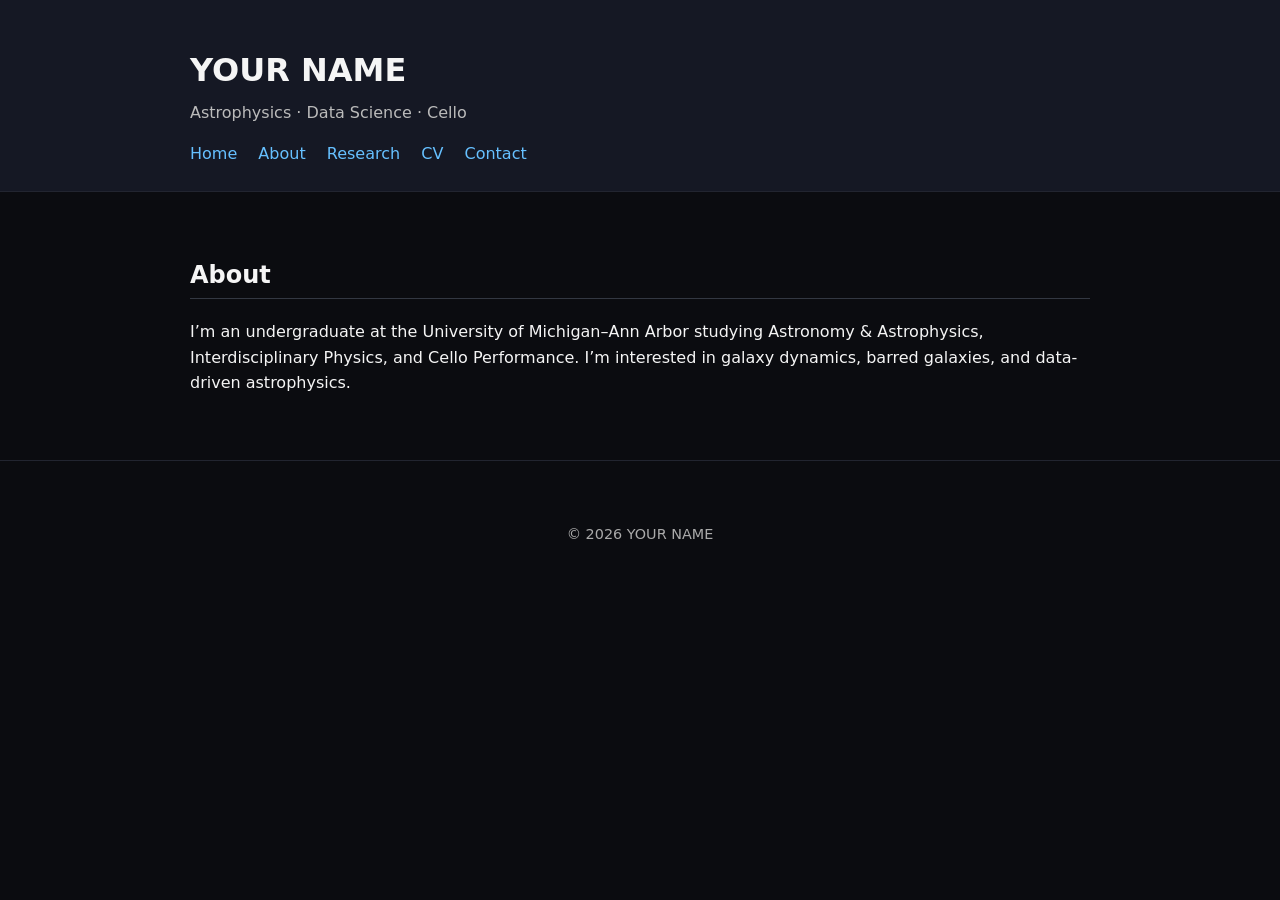
==== about.html @ 82dc75ac "Create about.html" ====
<!DOCTYPE html>
<html lang="en">
<head>
  <meta charset="UTF-8" />
  <title>About – YOUR NAME</title>
  <meta name="viewport" content="width=device-width, initial-scale=1" />
  <link rel="stylesheet" href="style.css" />
</head>
<body>
  <header class="site-header">
    <div class="container">
      <h1>YOUR NAME</h1>
      <p class="tagline">Astrophysics · Data Science · Cello</p>
      <nav class="nav">
        <a href="index.html">Home</a>
        <a href="about.html">About</a>
        <a href="research.html">Research</a>
        <a href="cv.html">CV</a>
        <a href="contact.html">Contact</a>
      </nav>
    </div>
  </header>

  <main class="container">
    <section>
      <h2>About</h2>
      <p>
        I’m an undergraduate at the University of Michigan–Ann Arbor studying
        Astronomy &amp; Astrophysics, Interdisciplinary Physics, and Cello Performance.
        I’m interested in galaxy dynamics, barred galaxies, and data-driven astrophysics.
      </p>
      <p>
        <!-- Add more detailed personal / academic background here -->
      </p>
    </section>
  </main>

  <footer class="site-footer">
    <div class="container">
      <p>&copy; <span id="year"></span> YOUR NAME</p>
    </div>
    <script>
      document.getElementById('year').textContent = new Date().getFullYear();
    </script>
  </footer>
</body>
</html>
---- style.css ----
/* Basic layout */
body {
  margin: 0;
  font-family: system-ui, -apple-system, BlinkMacSystemFont, "Segoe UI", sans-serif;
  line-height: 1.6;
  background: #0b0c10;
  color: #f5f5f5;
}

.container {
  max-width: 900px;
  margin: 0 auto;
  padding: 1.5rem;
}

/* Header */
.site-header {
  background: #151824;
  border-bottom: 1px solid #222530;
}

.site-header h1 {
  margin-bottom: 0.2rem;
  font-size: 2rem;
}

.tagline {
  margin-top: 0;
  color: #bbbbbb;
}

/* Navigation */
.nav {
  margin-top: 0.75rem;
}

.nav a {
  margin-right: 1rem;
  text-decoration: none;
  color: #66c0ff;
  font-weight: 500;
}

.nav a:hover {
  text-decoration: underline;
}

/* Sections */
main section {
  margin: 2.5rem 0;
}

h2 {
  border-bottom: 1px solid #333842;
  padding-bottom: 0.25rem;
}

h3 {
  margin-top: 1.5rem;
}

/* Links */
a {
  color: #66c0ff;
}

a:hover {
  text-decoration: underline;
}

/* Footer */
.site-footer {
  text-align: center;
  padding: 1.5rem 0 2rem;
  font-size: 0.9rem;
  color: #aaaaaa;
  border-top: 1px solid #222530;
}
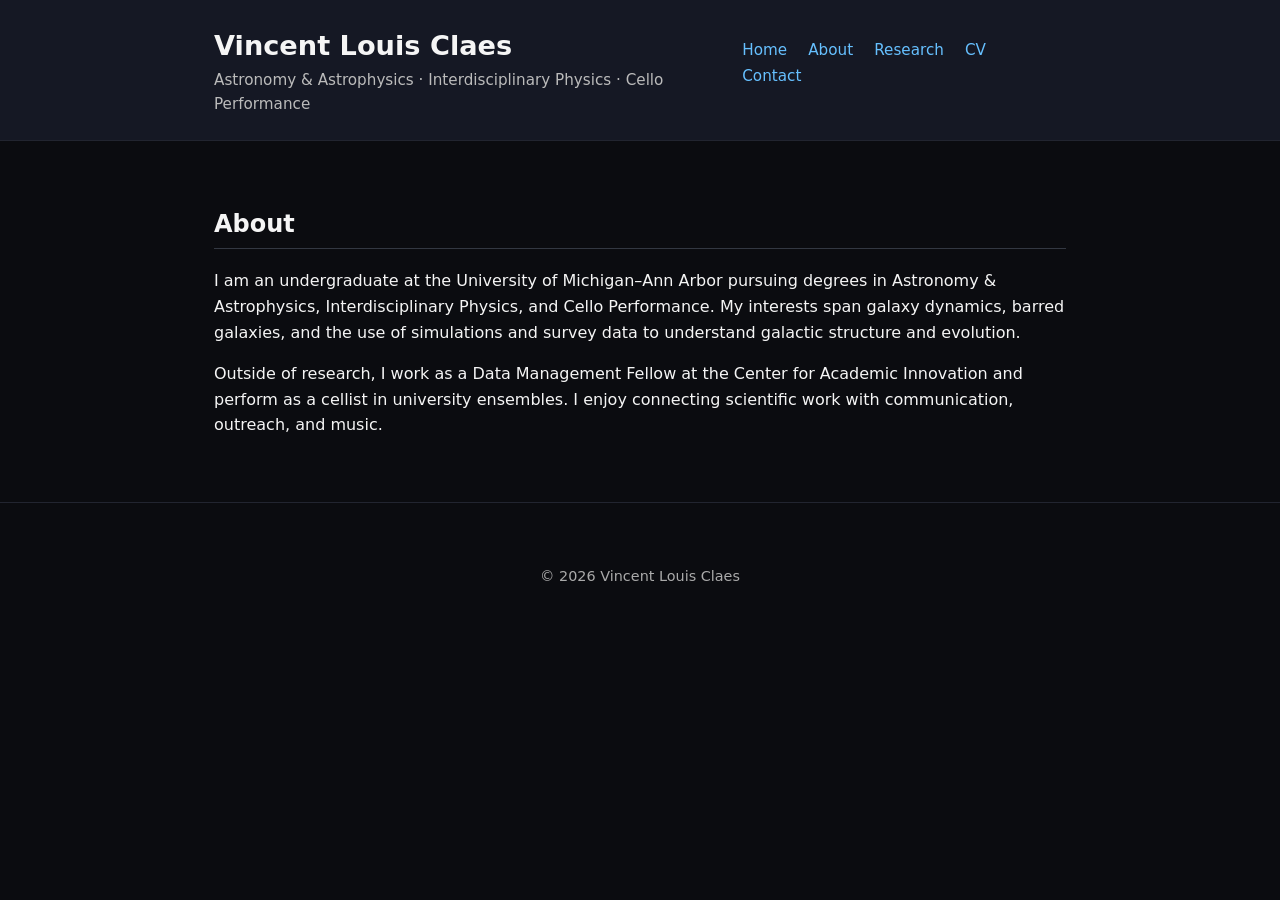
==== commit 5d4ec64e: "Update about.html" ====
--- a/about.html
+++ b/about.html
@@ -2,17 +2,20 @@
 <html lang="en">
 <head>
   <meta charset="UTF-8" />
-  <title>About – YOUR NAME</title>
+  <title>About – Vincent Louis Claes</title>
   <meta name="viewport" content="width=device-width, initial-scale=1" />
   <link rel="stylesheet" href="style.css" />
 </head>
 <body>
+
   <header class="site-header">
-    <div class="container">
-      <h1>YOUR NAME</h1>
-      <p class="tagline">Astrophysics · Data Science · Cello</p>
+    <div class="container site-header-inner">
+      <div>
+        <h1>Vincent Louis Claes</h1>
+        <p class="tagline">Astronomy &amp; Astrophysics · Interdisciplinary Physics · Cello Performance</p>
+      </div>
       <nav class="nav">
-        <a href="index.html">Home</a>
+        <a href="/">Home</a>
         <a href="about.html">About</a>
         <a href="research.html">Research</a>
         <a href="cv.html">CV</a>
@@ -25,23 +28,27 @@
     <section>
       <h2>About</h2>
       <p>
-        I’m an undergraduate at the University of Michigan–Ann Arbor studying
-        Astronomy &amp; Astrophysics, Interdisciplinary Physics, and Cello Performance.
-        I’m interested in galaxy dynamics, barred galaxies, and data-driven astrophysics.
+        I am an undergraduate at the University of Michigan–Ann Arbor pursuing degrees
+        in Astronomy &amp; Astrophysics, Interdisciplinary Physics, and Cello Performance.
+        My interests span galaxy dynamics, barred galaxies, and the use of simulations
+        and survey data to understand galactic structure and evolution.
       </p>
       <p>
-        <!-- Add more detailed personal / academic background here -->
+        Outside of research, I work as a Data Management Fellow at the Center for Academic
+        Innovation and perform as a cellist in university ensembles. I enjoy connecting
+        scientific work with communication, outreach, and music.
       </p>
     </section>
   </main>
 
   <footer class="site-footer">
     <div class="container">
-      <p>&copy; <span id="year"></span> YOUR NAME</p>
+      <p>&copy; <span id="year"></span> Vincent Louis Claes</p>
     </div>
     <script>
       document.getElementById('year').textContent = new Date().getFullYear();
     </script>
   </footer>
+
 </body>
 </html>
--- a/style.css
+++ b/style.css
@@ -1,4 +1,8 @@
-/* Basic layout */
+/* Base layout */
+* {
+  box-sizing: border-box;
+}
+
 body {
   margin: 0;
   font-family: system-ui, -apple-system, BlinkMacSystemFont, "Segoe UI", sans-serif;
@@ -13,23 +17,29 @@
   padding: 1.5rem;
 }
 
-/* Header */
+/* Header & nav */
 .site-header {
   background: #151824;
   border-bottom: 1px solid #222530;
 }
 
+.site-header-inner {
+  display: flex;
+  flex-direction: column;
+  gap: 0.25rem;
+}
+
 .site-header h1 {
-  margin-bottom: 0.2rem;
-  font-size: 2rem;
+  margin: 0;
+  font-size: 1.7rem;
 }
 
 .tagline {
-  margin-top: 0;
+  margin: 0;
   color: #bbbbbb;
+  font-size: 0.95rem;
 }
 
-/* Navigation */
 .nav {
   margin-top: 0.75rem;
 }
@@ -39,13 +49,14 @@
   text-decoration: none;
   color: #66c0ff;
   font-weight: 500;
+  font-size: 0.95rem;
 }
 
 .nav a:hover {
   text-decoration: underline;
 }
 
-/* Sections */
+/* Main content */
 main section {
   margin: 2.5rem 0;
 }
@@ -76,3 +87,12 @@
   color: #aaaaaa;
   border-top: 1px solid #222530;
 }
+
+/* Responsive tweaks */
+@media (min-width: 700px) {
+  .site-header-inner {
+    flex-direction: row;
+    align-items: baseline;
+    justify-content: space-between;
+  }
+}
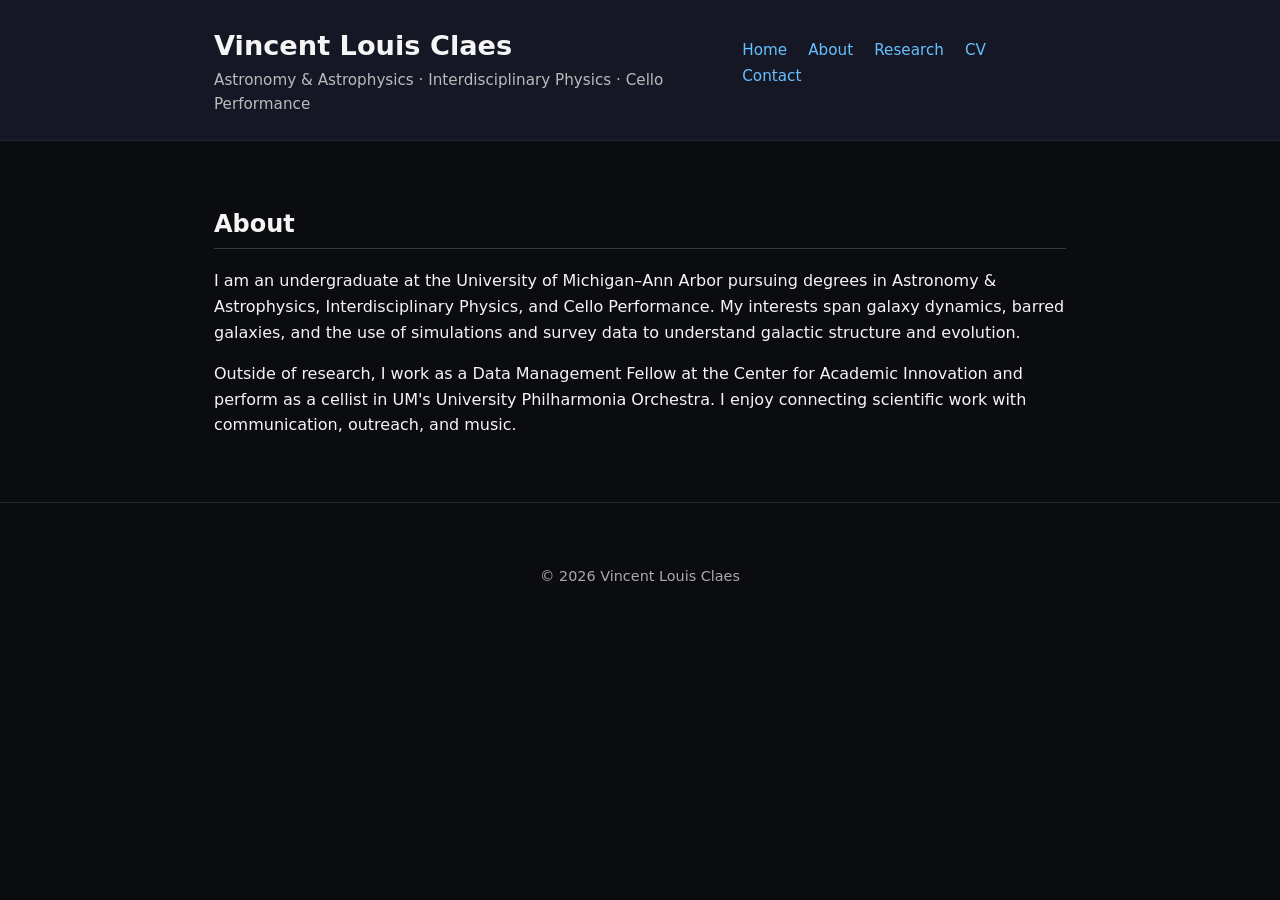
==== commit 80c598af: "Update about.html" ====
--- a/about.html
+++ b/about.html
@@ -35,7 +35,7 @@
       </p>
       <p>
         Outside of research, I work as a Data Management Fellow at the Center for Academic
-        Innovation and perform as a cellist in university ensembles. I enjoy connecting
+        Innovation and perform as a cellist in UM's University Philharmonia Orchestra. I enjoy connecting
         scientific work with communication, outreach, and music.
       </p>
     </section>
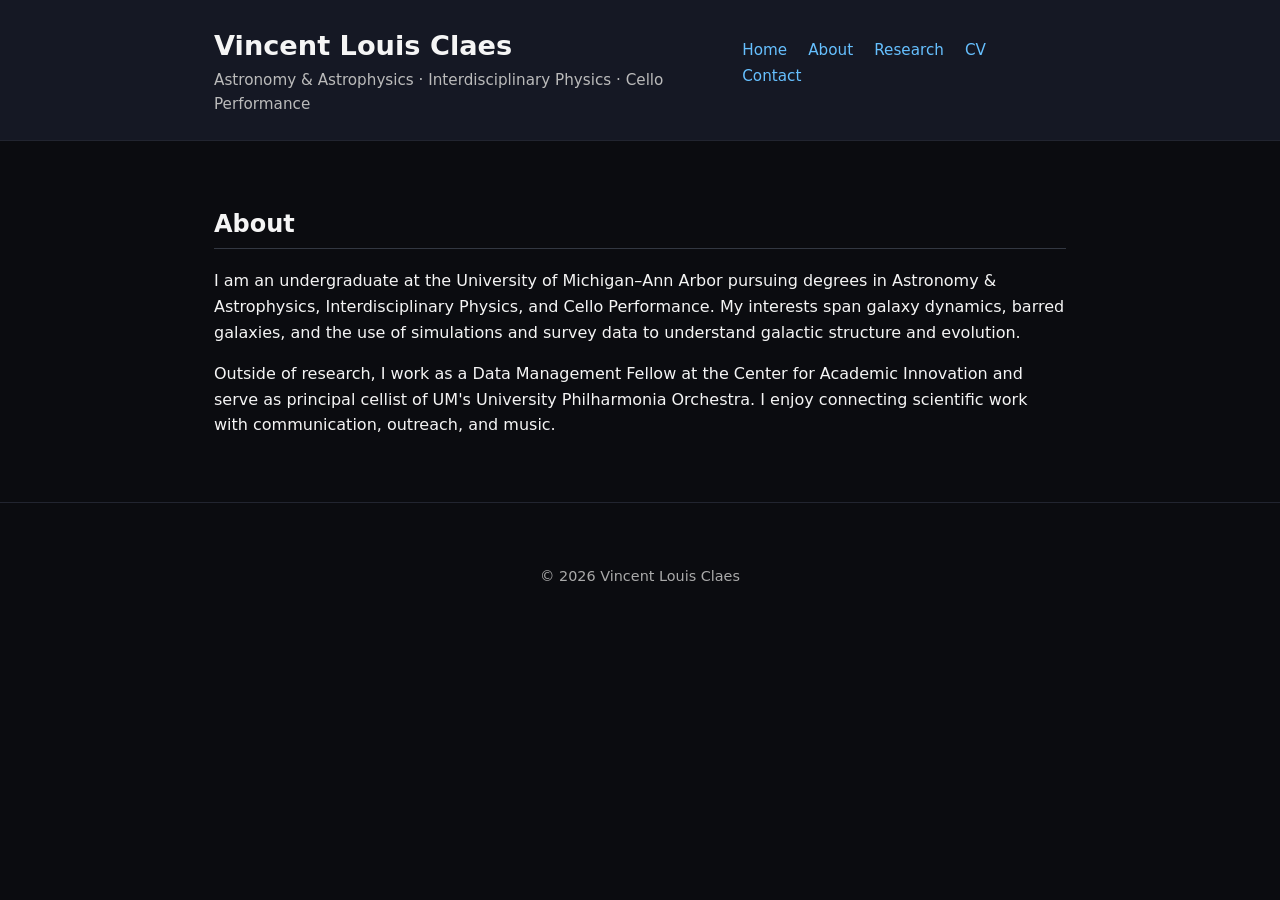
==== commit 5a10207d: "Update about.html" ====
--- a/about.html
+++ b/about.html
@@ -35,7 +35,7 @@
       </p>
       <p>
         Outside of research, I work as a Data Management Fellow at the Center for Academic
-        Innovation and perform as a cellist in UM's University Philharmonia Orchestra. I enjoy connecting
+        Innovation and serve as principal cellist of UM's University Philharmonia Orchestra. I enjoy connecting
         scientific work with communication, outreach, and music.
       </p>
     </section>
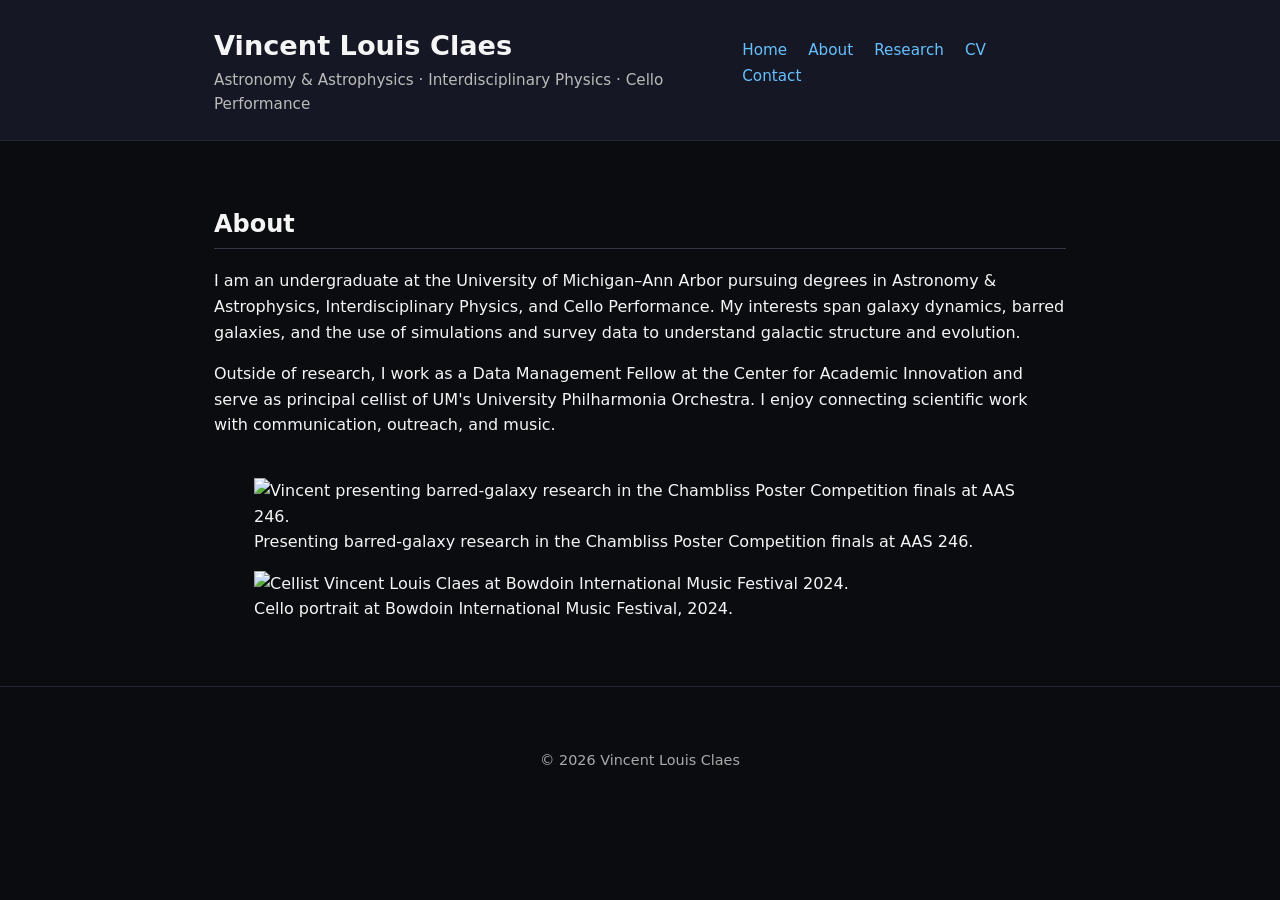
==== commit 64504fd6: "Update about.html" ====
--- a/about.html
+++ b/about.html
@@ -39,6 +39,27 @@
         scientific work with communication, outreach, and music.
       </p>
     </section>
+
+    <!-- Photos section -->
+    <section class="about-photos-section">
+      <div class="about-photo-row">
+        <figure class="about-photo">
+          <img src="AAS246_PM_0434.jpg"
+               alt="Vincent presenting barred-galaxy research in the Chambliss Poster Competition finals at AAS 246." />
+          <figcaption>
+            Presenting barred-galaxy research in the Chambliss Poster Competition finals at AAS 246.
+          </figcaption>
+        </figure>
+
+        <figure class="about-photo">
+          <img src="bowdoin_headshot.jpg"
+               alt="Cellist Vincent Louis Claes at Bowdoin International Music Festival 2024." />
+          <figcaption>
+            Cello portrait at Bowdoin International Music Festival, 2024.
+          </figcaption>
+        </figure>
+      </div>
+    </section>
   </main>
 
   <footer class="site-footer">
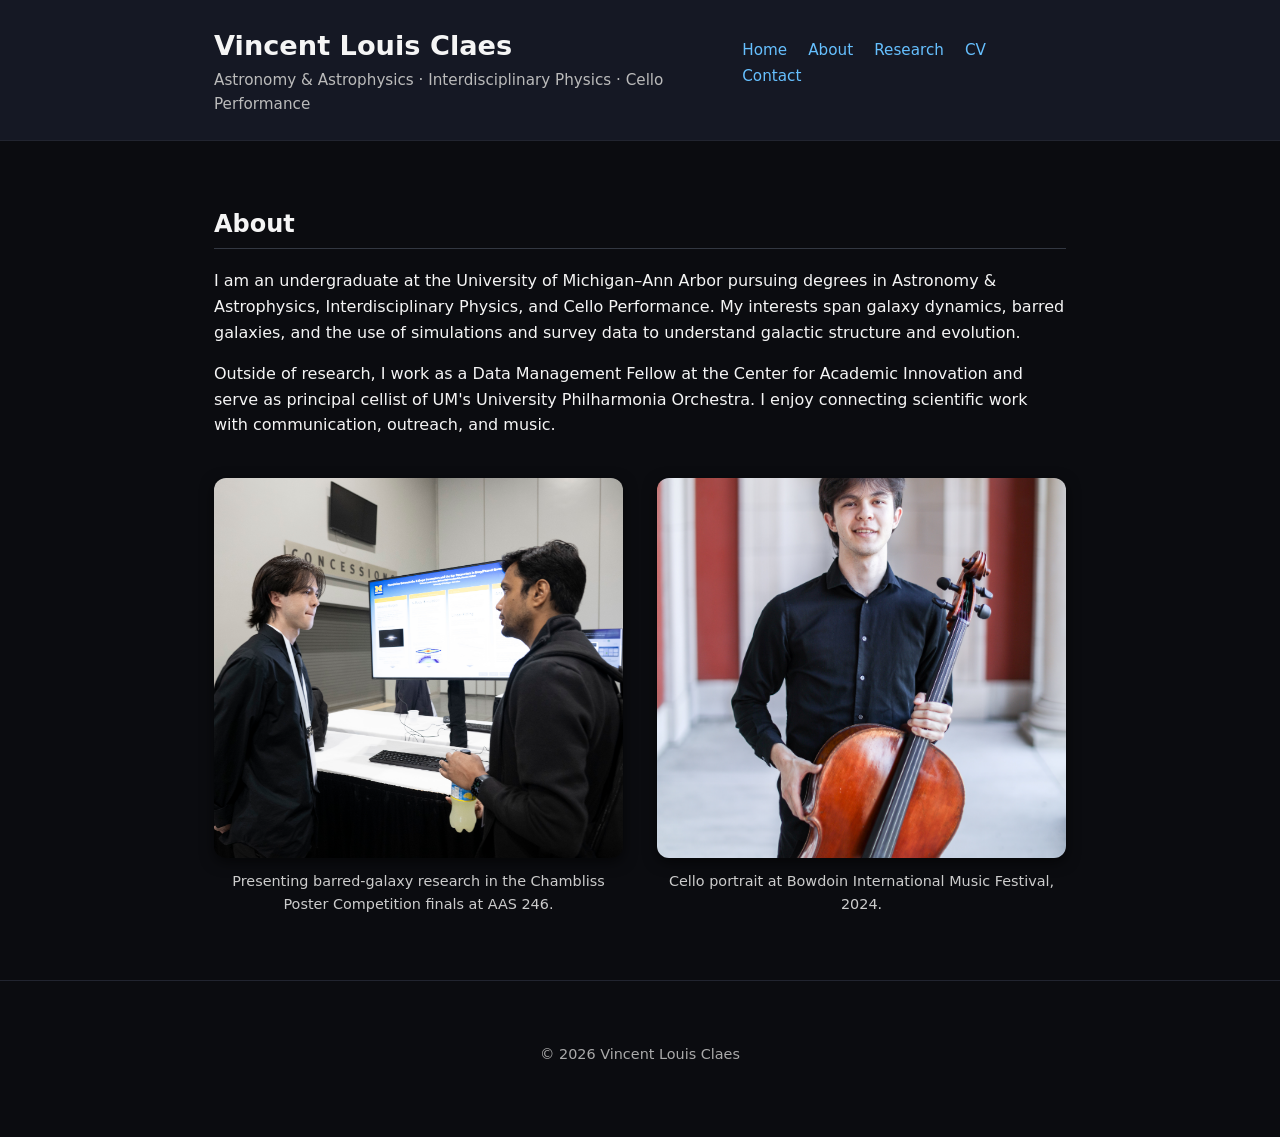
==== commit f71be7fc: "Update about.html" ====
--- a/about.html
+++ b/about.html
@@ -52,7 +52,8 @@
         </figure>
 
         <figure class="about-photo">
-          <img src="bowdoin_headshot.jpg"
+          <img class="portrait-top"
+               src="bowdoin_headshot.jpg"
                alt="Cellist Vincent Louis Claes at Bowdoin International Music Festival 2024." />
           <figcaption>
             Cello portrait at Bowdoin International Music Festival, 2024.
--- a/style.css
+++ b/style.css
@@ -88,6 +88,41 @@
   border-top: 1px solid #222530;
 }
 
+/* About photos: left–right layout with captions */
+.about-photos-section {
+  margin: 2.5rem 0;
+}
+
+.about-photo-row {
+  display: flex;
+  flex-wrap: wrap;
+  gap: 2rem;
+  justify-content: space-between;
+}
+
+.about-photo {
+  flex: 1 1 260px;
+  max-width: 48%;
+  margin: 0;
+}
+
+.about-photo img {
+  width: 100%;
+  height: 380px;          /* make both images the same height */
+  object-fit: cover;      /* crop to fill without distortion */
+  object-position: center;
+  display: block;
+  border-radius: 12px;
+  box-shadow: 0 4px 14px rgba(0, 0, 0, 0.6);
+}
+
+.about-photo figcaption {
+  margin-top: 0.75rem;
+  font-size: 0.9rem;
+  color: #cccccc;
+  text-align: center;
+}
+
 /* Responsive tweaks */
 @media (min-width: 700px) {
   .site-header-inner {
@@ -96,3 +131,13 @@
     justify-content: space-between;
   }
 }
+
+@media (max-width: 700px) {
+  .about-photo-row {
+    flex-direction: column;
+  }
+
+  .about-photo {
+    max-width: 100%;
+  }
+}
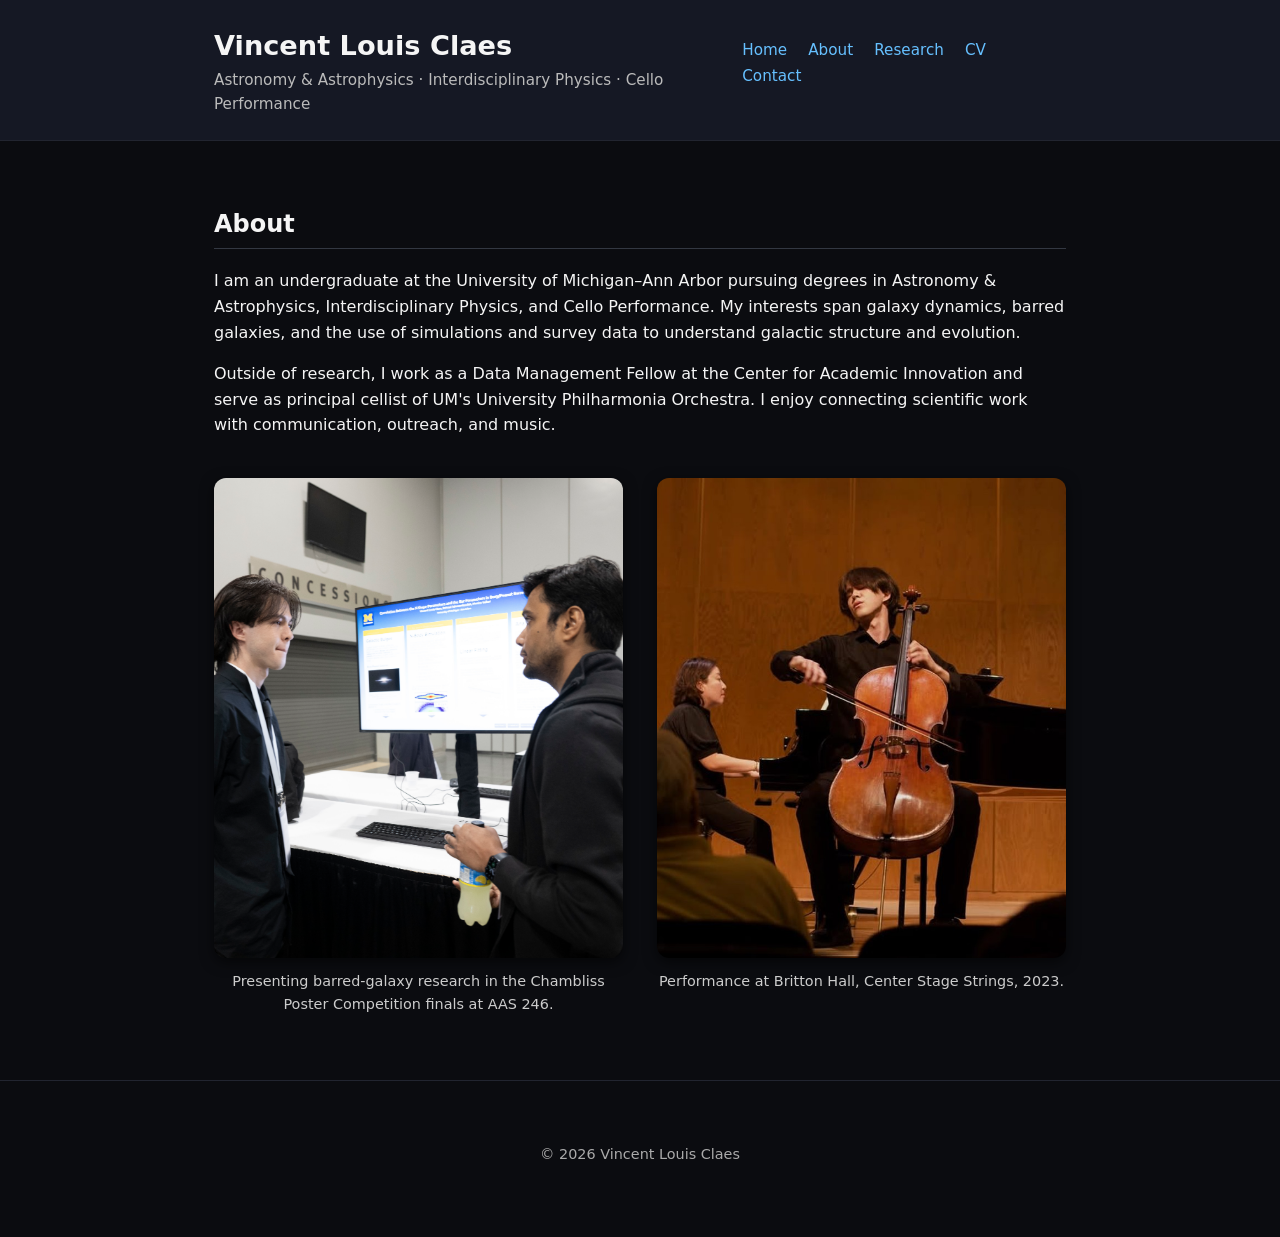
==== commit 0ee0504c: "Update about.html" ====
--- a/about.html
+++ b/about.html
@@ -53,10 +53,10 @@
 
         <figure class="about-photo">
           <img class="portrait-top"
-               src="bowdoin_headshot.jpg"
-               alt="Cellist Vincent Louis Claes at Bowdoin International Music Festival 2024." />
+               src="centerstagestrings.jpg"
+               alt="Cellist Vincent Louis Claes at Center Stage Strings 2023." />
           <figcaption>
-            Cello portrait at Bowdoin International Music Festival, 2024.
+            Performance at Britton Hall, Center Stage Strings, 2023.
           </figcaption>
         </figure>
       </div>
--- a/style.css
+++ b/style.css
@@ -108,12 +108,16 @@
 
 .about-photo img {
   width: 100%;
-  height: 380px;          /* make both images the same height */
+  height: 480px;          /* make both images the same height */
   object-fit: cover;      /* crop to fill without distortion */
   object-position: center;
   display: block;
   border-radius: 12px;
   box-shadow: 0 4px 14px rgba(0, 0, 0, 0.6);
+}
+
+.portrait-top {
+  object-position: top;   /* keep the head fully visible */
 }
 
 .about-photo figcaption {
